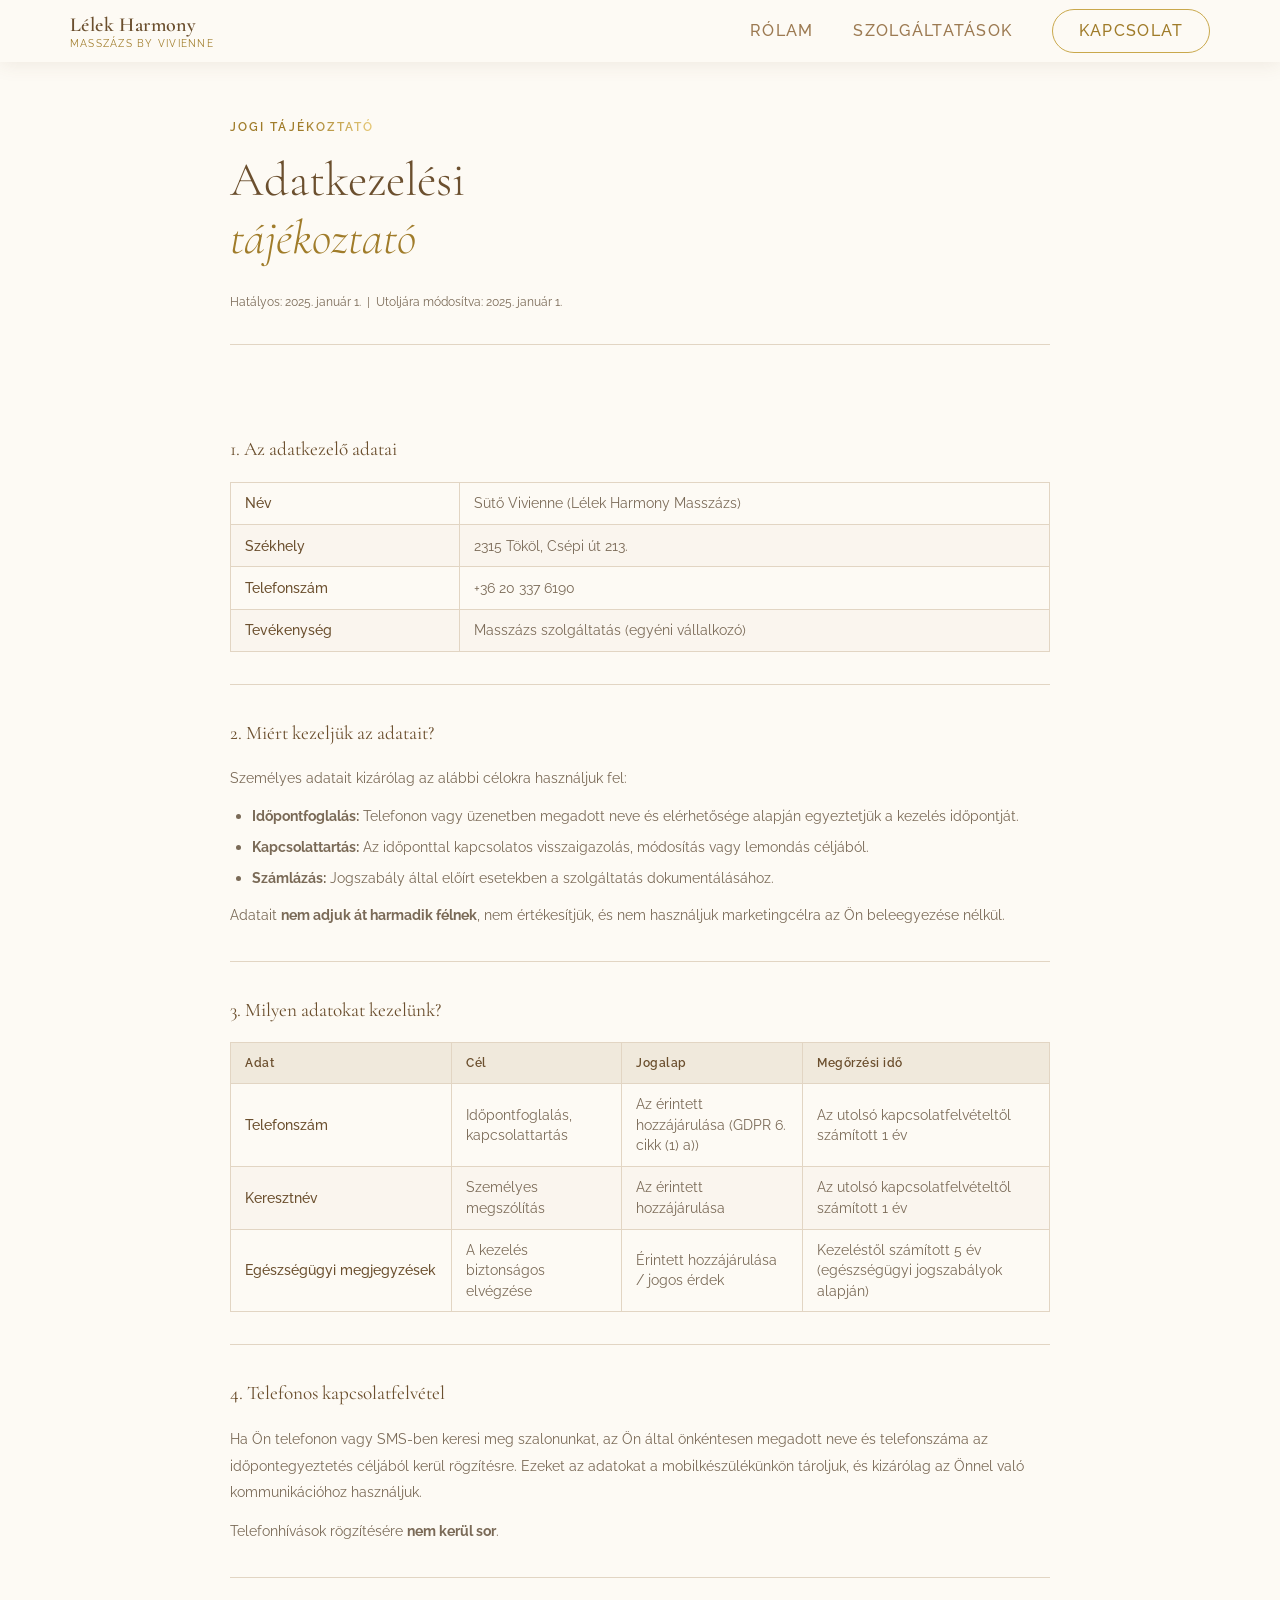
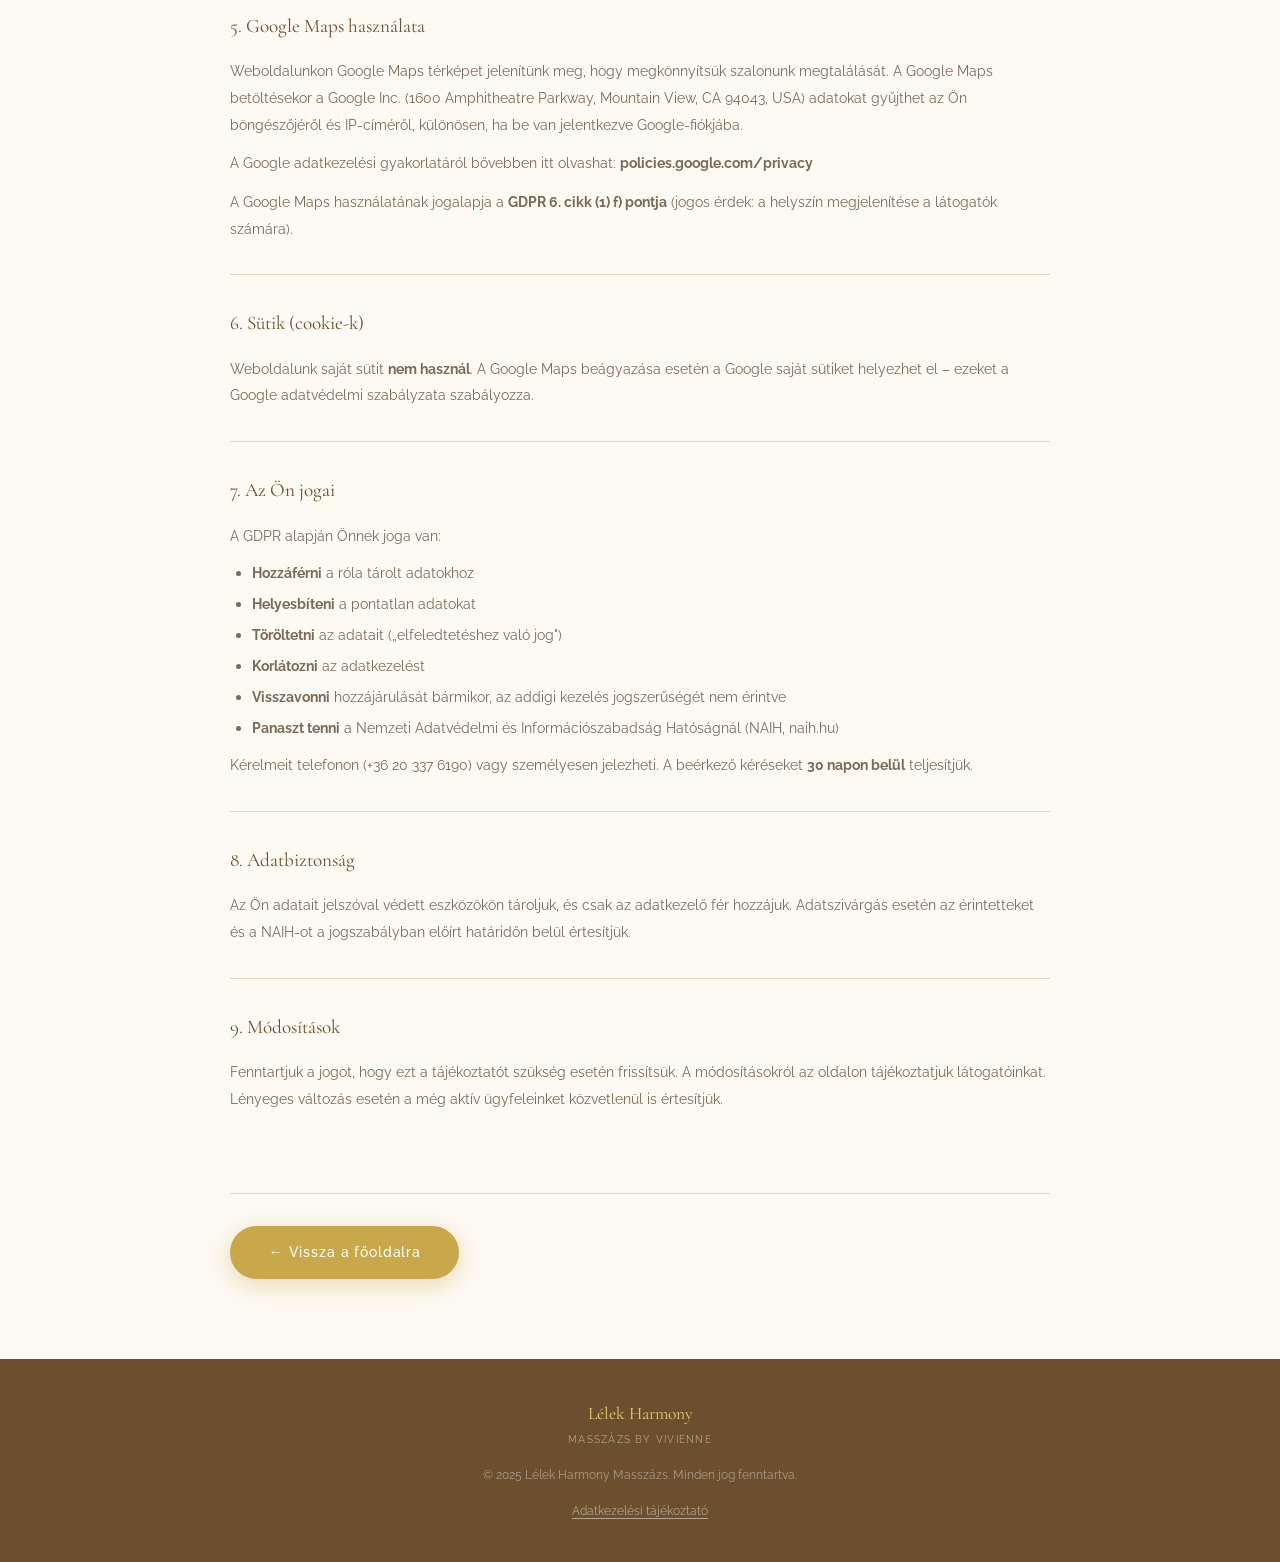
==== adatvedelem.html @ 2b26d266 "adatvedelem_images" ====
<!doctype html>
<html lang="hu">
  <head>
    <meta charset="UTF-8" />
    <meta name="viewport" content="width=device-width, initial-scale=1.0" />
    <title>Adatkezelési tájékoztató – Lélek Harmony Masszázs by Vivienne</title>
    <meta name="description" content="Adatkezelési tájékoztató – Lélek Harmony Masszázs by Vivienne, Tököl. GDPR-megfelelő adatvédelmi szabályzat." />
    <meta name="robots" content="noindex, follow" />
    <link rel="preconnect" href="https://fonts.googleapis.com" />
    <link rel="preconnect" href="https://fonts.gstatic.com" crossorigin />
    <link href="https://fonts.googleapis.com/css2?family=Cormorant+Garamond:ital,wght@0,300;0,400;0,600;1,300;1,400&family=Raleway:wght@300;400;500;600&display=swap" rel="stylesheet" />
    <link rel="stylesheet" href="css/style.css" />
  </head>
  <body>

    <!-- NAV -->
    <header class="header scrolled" id="header">
      <nav class="nav container">
        <a href="index.html" class="nav__logo">
          <span class="nav__logo-main">Lélek Harmony</span>
          <span class="nav__logo-sub">Masszázs by Vivienne</span>
        </a>
        <ul class="nav__menu">
          <li><a href="index.html#about" class="nav__link">Rólam</a></li>
          <li><a href="index.html#services" class="nav__link">Szolgáltatások</a></li>
          <li><a href="index.html#contact" class="nav__link nav__link--cta">Kapcsolat</a></li>
        </ul>
      </nav>
    </header>

    <main class="policy-page">
      <div class="container policy-container">

        <div class="policy-header">
          <span class="section__tag">Jogi tájékoztató</span>
          <h1 class="section__title">Adatkezelési<br /><em>tájékoztató</em></h1>
          <p class="policy-meta">Hatályos: 2025. január 1. &nbsp;|&nbsp; Utoljára módosítva: 2025. január 1.</p>
        </div>

        <div class="policy-body">

          <section class="policy-section">
            <h2>1. Az adatkezelő adatai</h2>
            <table class="policy-table">
              <tr><td>Név</td><td>Sütő Vivienne (Lélek Harmony Masszázs)</td></tr>
              <tr><td>Székhely</td><td>2315 Tököl, Csépi út 213.</td></tr>
              <tr><td>Telefonszám</td><td>+36 20 337 6190</td></tr>
              <tr><td>Tevékenység</td><td>Masszázs szolgáltatás (egyéni vállalkozó)</td></tr>
            </table>
          </section>

          <section class="policy-section">
            <h2>2. Miért kezeljük az adatait?</h2>
            <p>Személyes adatait kizárólag az alábbi célokra használjuk fel:</p>
            <ul>
              <li><strong>Időpontfoglalás:</strong> Telefonon vagy üzenetben megadott neve és elérhetősége alapján egyeztetjük a kezelés időpontját.</li>
              <li><strong>Kapcsolattartás:</strong> Az időponttal kapcsolatos visszaigazolás, módosítás vagy lemondás céljából.</li>
              <li><strong>Számlázás:</strong> Jogszabály által előírt esetekben a szolgáltatás dokumentálásához.</li>
            </ul>
            <p>Adatait <strong>nem adjuk át harmadik félnek</strong>, nem értékesítjük, és nem használjuk marketingcélra az Ön beleegyezése nélkül.</p>
          </section>

          <section class="policy-section">
            <h2>3. Milyen adatokat kezelünk?</h2>
            <table class="policy-table">
              <thead>
                <tr>
                  <th>Adat</th>
                  <th>Cél</th>
                  <th>Jogalap</th>
                  <th>Megőrzési idő</th>
                </tr>
              </thead>
              <tbody>
                <tr>
                  <td>Telefonszám</td>
                  <td>Időpontfoglalás, kapcsolattartás</td>
                  <td>Az érintett hozzájárulása (GDPR 6. cikk (1) a))</td>
                  <td>Az utolsó kapcsolatfelvételtől számított 1 év</td>
                </tr>
                <tr>
                  <td>Keresztnév</td>
                  <td>Személyes megszólítás</td>
                  <td>Az érintett hozzájárulása</td>
                  <td>Az utolsó kapcsolatfelvételtől számított 1 év</td>
                </tr>
                <tr>
                  <td>Egészségügyi megjegyzések</td>
                  <td>A kezelés biztonságos elvégzése</td>
                  <td>Érintett hozzájárulása / jogos érdek</td>
                  <td>Kezeléstől számított 5 év (egészségügyi jogszabályok alapján)</td>
                </tr>
              </tbody>
            </table>
          </section>

          <section class="policy-section">
            <h2>4. Telefonos kapcsolatfelvétel</h2>
            <p>Ha Ön telefonon vagy SMS-ben keresi meg szalonunkat, az Ön által önkéntesen megadott neve és telefonszáma az időpontegyeztetés céljából kerül rögzítésre. Ezeket az adatokat a mobilkészülékünkön tároljuk, és kizárólag az Önnel való kommunikációhoz használjuk.</p>
            <p>Telefonhívások rögzítésére <strong>nem kerül sor</strong>.</p>
          </section>

          <section class="policy-section">
            <h2>5. Google Maps használata</h2>
            <p>Weboldalunkon Google Maps térképet jelenítünk meg, hogy megkönnyítsük szalonunk megtalálását. A Google Maps betöltésekor a Google Inc. (1600 Amphitheatre Parkway, Mountain View, CA 94043, USA) adatokat gyűjthet az Ön böngészőjéről és IP-címéről, különösen, ha be van jelentkezve Google-fiókjába.</p>
            <p>A Google adatkezelési gyakorlatáról bővebben itt olvashat: <strong>policies.google.com/privacy</strong></p>
            <p>A Google Maps használatának jogalapja a <strong>GDPR 6. cikk (1) f) pontja</strong> (jogos érdek: a helyszín megjelenítése a látogatók számára).</p>
          </section>

          <section class="policy-section">
            <h2>6. Sütik (cookie-k)</h2>
            <p>Weboldalunk saját sütit <strong>nem használ</strong>. A Google Maps beágyazása esetén a Google saját sütiket helyezhet el – ezeket a Google adatvédelmi szabályzata szabályozza.</p>
          </section>

          <section class="policy-section">
            <h2>7. Az Ön jogai</h2>
            <p>A GDPR alapján Önnek joga van:</p>
            <ul>
              <li><strong>Hozzáférni</strong> a róla tárolt adatokhoz</li>
              <li><strong>Helyesbíteni</strong> a pontatlan adatokat</li>
              <li><strong>Töröltetni</strong> az adatait („elfeledtetéshez való jog")</li>
              <li><strong>Korlátozni</strong> az adatkezelést</li>
              <li><strong>Visszavonni</strong> hozzájárulását bármikor, az addigi kezelés jogszerűségét nem érintve</li>
              <li><strong>Panaszt tenni</strong> a Nemzeti Adatvédelmi és Információszabadság Hatóságnál (NAIH, naih.hu)</li>
            </ul>
            <p>Kérelmeit telefonon (+36 20 337 6190) vagy személyesen jelezheti. A beérkező kéréseket <strong>30 napon belül</strong> teljesítjük.</p>
          </section>

          <section class="policy-section">
            <h2>8. Adatbiztonság</h2>
            <p>Az Ön adatait jelszóval védett eszközökön tároljuk, és csak az adatkezelő fér hozzájuk. Adatszivárgás esetén az érintetteket és a NAIH-ot a jogszabályban előírt határidőn belül értesítjük.</p>
          </section>

          <section class="policy-section policy-section--last">
            <h2>9. Módosítások</h2>
            <p>Fenntartjuk a jogot, hogy ezt a tájékoztatót szükség esetén frissítsük. A módosításokról az oldalon tájékoztatjuk látogatóinkat. Lényeges változás esetén a még aktív ügyfeleinket közvetlenül is értesítjük.</p>
          </section>

        </div>

        <div class="policy-back">
          <a href="index.html" class="btn btn--primary">← Vissza a főoldalra</a>
        </div>

      </div>
    </main>

    <footer class="footer">
      <div class="container footer__inner">
        <div class="footer__brand">
          <span class="footer__logo">Lélek Harmony</span>
          <span class="footer__tagline">Masszázs by Vivienne</span>
        </div>
        <p class="footer__copy">&copy; 2025 Lélek Harmony Masszázs. Minden jog fenntartva.</p>
        <a href="adatvedelem.html" class="footer__link">Adatkezelési tájékoztató</a>
      </div>
    </footer>

  </body>
</html>
---- css/style.css ----
/* ============================================
   LÉLEK HARMONY – style.css
   ============================================ */

/* --- RESET & BASE --- */
*,
*::before,
*::after {
  box-sizing: border-box;
  margin: 0;
  padding: 0;
}

:root {
  --cream: #fdfaf4;
  --beige: #f0e9dc;
  --beige-dark: #e2d5c3;
  --gold: #c9a84c;
  --gold-light: #e8cb7a;
  --gold-dark: #a07c2a;
  --brown: #6b4f2e;
  --brown-light: #9c7a52;
  --text: #3a2e22;
  --text-muted: #7a6a57;
  --white: #ffffff;

  --font-serif: "Cormorant Garamond", Georgia, serif;
  --font-sans: "Raleway", sans-serif;

  --shadow-soft: 0 4px 24px rgba(107, 79, 46, 0.08);
  --shadow-card: 0 8px 40px rgba(107, 79, 46, 0.12);
  --radius: 16px;
  --radius-sm: 10px;

  --transition: 0.35s cubic-bezier(0.25, 0.46, 0.45, 0.94);
}

html {
  scroll-behavior: smooth;
  font-size: 16px;
}

body {
  font-family: var(--font-sans);
  background-color: var(--cream);
  color: var(--text);
  line-height: 1.7;
  -webkit-font-smoothing: antialiased;
}

img {
  display: block;
  max-width: 100%;
}
a {
  text-decoration: none;
  color: inherit;
}
ul {
  list-style: none;
}

.container {
  width: 90%;
  max-width: 1140px;
  margin: 0 auto;
}

/* --- SCROLL REVEAL --- */
.reveal {
  opacity: 0;
  transform: translateY(28px);
  transition:
    opacity 0.7s ease,
    transform 0.7s ease;
}
.reveal.visible {
  opacity: 1;
  transform: translateY(0);
}

/* --- TYPOGRAPHY HELPERS --- */
.section__tag {
  display: inline-block;
  font-family: var(--font-sans);
  font-size: 0.72rem;
  font-weight: 600;
  letter-spacing: 0.18em;
  text-transform: uppercase;
  color: var(--gold-dark);
  margin-bottom: 0.9rem;
}

.section__title {
  font-family: var(--font-serif);
  font-size: clamp(2rem, 4vw, 3rem);
  font-weight: 300;
  line-height: 1.2;
  color: var(--brown);
  margin-bottom: 1.5rem;
}
.section__title em {
  font-style: italic;
  color: var(--gold-dark);
}

/* --- BUTTON --- */
.btn {
  display: inline-block;
  padding: 0.9rem 2.4rem;
  border-radius: 50px;
  font-family: var(--font-sans);
  font-weight: 500;
  font-size: 0.9rem;
  letter-spacing: 0.06em;
  transition: var(--transition);
  cursor: pointer;
  border: none;
}
.btn--primary {
  background: var(--gold);
  color: var(--white);
  box-shadow: 0 6px 24px rgba(201, 168, 76, 0.4);
}
.btn--primary:hover {
  background: var(--gold-dark);
  box-shadow: 0 8px 32px rgba(201, 168, 76, 0.5);
  transform: translateY(-2px);
}

/* ============================================
   HEADER / NAV
   ============================================ */
.header {
  position: fixed;
  top: 0;
  left: 0;
  width: 100%;
  z-index: 1000;
  padding: 1.2rem 0;
  transition:
    background var(--transition),
    box-shadow var(--transition),
    padding var(--transition);
}
.header.scrolled {
  background: rgba(253, 250, 244, 0.96);
  backdrop-filter: blur(12px);
  box-shadow: 0 2px 20px rgba(107, 79, 46, 0.1);
  padding: 0.8rem 0;
}

.nav {
  display: flex;
  align-items: center;
  justify-content: space-between;
}

.nav__logo {
  display: flex;
  flex-direction: column;
  line-height: 1.2;
}
.nav__logo-main {
  font-family: var(--font-serif);
  font-size: 1.25rem;
  font-weight: 600;
  color: var(--brown);
  letter-spacing: 0.02em;
}
.nav__logo-sub {
  font-size: 0.65rem;
  font-weight: 400;
  letter-spacing: 0.12em;
  text-transform: uppercase;
  color: var(--gold-dark);
}

.nav__menu {
  display: flex;
  align-items: center;
  gap: 2.5rem;
}

.nav__link {
  font-size: 0.82rem;
  font-weight: 500;
  letter-spacing: 0.08em;
  text-transform: uppercase;
  color: var(--brown-light);
  transition: color var(--transition);
  position: relative;
}
.nav__link::after {
  content: "";
  position: absolute;
  bottom: -3px;
  left: 0;
  width: 0;
  height: 1px;
  background: var(--gold);
  transition: width var(--transition);
}
.nav__link:hover {
  color: var(--brown);
}
.nav__link:hover::after {
  width: 100%;
}

.nav__link--cta {
  padding: 0.5rem 1.4rem;
  border: 1.5px solid var(--gold);
  border-radius: 50px;
  color: var(--gold-dark);
}
.nav__link--cta::after {
  display: none;
}
.nav__link--cta:hover {
  background: var(--gold);
  color: var(--white);
}

.nav__toggle {
  display: none;
  flex-direction: column;
  gap: 5px;
  background: none;
  border: none;
  cursor: pointer;
  padding: 4px;
}
.nav__toggle span {
  display: block;
  width: 24px;
  height: 2px;
  background: var(--brown);
  border-radius: 2px;
  transition: var(--transition);
}
.nav__toggle.open span:nth-child(1) {
  transform: translateY(7px) rotate(45deg);
}
.nav__toggle.open span:nth-child(2) {
  opacity: 0;
}
.nav__toggle.open span:nth-child(3) {
  transform: translateY(-7px) rotate(-45deg);
}

/* ============================================
   HERO
   ============================================ */
.hero {
  min-height: 70vh;
  display: flex;
  align-items: center;
  position: relative;
  background:
    linear-gradient(rgba(58, 46, 34, 0.65), rgba(58, 46, 34, 0.65)),
    url("../images/salon_2.png") center/50% no-repeat;
  overflow: hidden;
}

.hero::before {
  content: "";
  position: absolute;
  inset: 0;
  background:
    radial-gradient(
      ellipse 60% 60% at 80% 40%,
      rgba(201, 168, 76, 0.18) 0%,
      transparent 70%
    ),
    radial-gradient(
      ellipse 40% 50% at 20% 70%,
      rgba(107, 79, 46, 0.35) 0%,
      transparent 60%
    );
}

/* Decorative circles */
.hero::after {
  content: "";
  position: absolute;
  width: 600px;
  height: 600px;
  border: 1px solid rgba(201, 168, 76, 0.15);
  border-radius: 50%;
  top: -150px;
  right: -150px;
  pointer-events: none;
}

.hero__overlay {
  position: absolute;
  inset: 0;
  background: url("data:image/svg+xml,%3Csvg width='60' height='60' viewBox='0 0 60 60' xmlns='http://www.w3.org/2000/svg'%3E%3Cg fill='none' fill-rule='evenodd'%3E%3Cg fill='%23C9A84C' fill-opacity='0.04'%3E%3Ccircle cx='30' cy='30' r='1.5'/%3E%3C/g%3E%3C/g%3E%3C/svg%3E");
}

/* Mandala background — right-side, very subtle */
.hero__overlay::after {
  content: "";
  position: absolute;
  right: -6%;
  top: 50%;
  transform: translateY(-50%);
  width: 72vh;
  height: 72vh;
  background-size: contain;
  background-repeat: no-repeat;
  background-position: center;
  opacity: 0.09;
  pointer-events: none;
}

.hero__content {
  position: relative;
  z-index: 1;
  padding: 8rem 0 5rem;
  max-width: 720px;
}

.hero__tag {
  display: inline-block;
  font-size: 0.75rem;
  font-weight: 500;
  letter-spacing: 0.2em;
  text-transform: uppercase;
  color: var(--gold-light);
  margin-bottom: 1.5rem;
  opacity: 0;
  animation: fadeUp 0.8s 0.3s forwards;
}

.hero__title {
  font-family: var(--font-serif);
  font-size: clamp(2.8rem, 6vw, 5rem);
  font-weight: 300;
  line-height: 1.1;
  color: var(--cream);
  margin-bottom: 1.4rem;
  opacity: 0;
  animation: fadeUp 0.8s 0.5s forwards;
}
.hero__title em {
  font-style: italic;
  color: var(--gold-light);
  display: block;
}

.hero__subtitle {
  font-size: clamp(1rem, 2vw, 1.2rem);
  font-weight: 300;
  color: rgba(253, 250, 244, 0.8);
  margin-bottom: 2.5rem;
  letter-spacing: 0.02em;
  opacity: 0;
  animation: fadeUp 0.8s 0.7s forwards;
}

.hero .btn--primary {
  opacity: 0;
  animation: fadeUp 0.8s 0.9s forwards;
}

.hero__scroll-hint {
  position: absolute;
  bottom: 2.5rem;
  left: 50%;
  transform: translateX(-50%);
  z-index: 1;
}
.hero__scroll-hint span {
  display: block;
  width: 1.5px;
  height: 60px;
  background: linear-gradient(to bottom, rgba(201, 168, 76, 0.8), transparent);
  margin: 0 auto;
  animation: scrollPulse 2s infinite;
}

@keyframes fadeUp {
  to {
    opacity: 1;
    transform: translateY(0);
  }
  from {
    opacity: 0;
    transform: translateY(30px);
  }
}
@keyframes scrollPulse {
  0%,
  100% {
    opacity: 1;
    transform: scaleY(1);
  }
  50% {
    opacity: 0.4;
    transform: scaleY(0.8);
  }
}

/* ============================================
   ABOUT
   ============================================ */
.about {
  padding: 7rem 0;
  background: var(--cream);
  position: relative;
  overflow: hidden;
}

/* Spa stones + candle — right bottom, very subtle */
.about::before {
  content: "";
  position: absolute;
  right: -2%;
  bottom: -4%;
  width: 38%;
  height: 80%;
  background-image: url("data:image/svg+xml,<svg xmlns='http://www.w3.org/2000/svg' viewBox='0 0 340 500'><ellipse cx='170' cy='448' rx='140' ry='44' fill='%236B4F2E'/><ellipse cx='168' cy='392' rx='104' ry='40' fill='%238B6914'/><ellipse cx='172' cy='342' rx='78' ry='34' fill='%239C7A52'/><ellipse cx='170' cy='298' rx='58' ry='28' fill='%23A07C2A'/><ellipse cx='170' cy='262' rx='40' ry='22' fill='%23C9A84C'/><ellipse cx='170' cy='424' rx='108' ry='18' fill='none' stroke='%236B4F2E' stroke-width='1.5' opacity='.4'/><ellipse cx='168' cy='370' rx='80' ry='15' fill='none' stroke='%238B6914' stroke-width='1.2' opacity='.4'/><ellipse cx='172' cy='320' rx='60' ry='12' fill='none' stroke='%239C7A52' stroke-width='1' opacity='.4'/><rect x='276' y='154' width='30' height='108' rx='6' fill='%236B4F2E'/><ellipse cx='291' cy='154' rx='15' ry='5' fill='%239C7A52'/><path d='M291 154C284 130 280 108 291 88 302 108 298 130 291 154Z' fill='%23C9A84C'/><path d='M55 200C44 156 72 116 106 94 96 126 80 156 66 176 60 188 54 206 55 200Z' fill='%236B4F2E'/><line x1='55' y1='200' x2='106' y2='94' stroke='%236B4F2E' stroke-width='1.2' opacity='.5'/><path d='M34 290C22 248 48 210 78 192 70 220 56 246 48 270 42 286 34 296 34 290Z' fill='%238B6914'/><line x1='34' y1='290' x2='78' y2='192' stroke='%238B6914' stroke-width='1' opacity='.5'/></svg>");
  background-size: contain;
  background-repeat: no-repeat;
  background-position: right bottom;
  opacity: 0.07;
  pointer-events: none;
  z-index: 0;
}

.about .container {
  position: relative;
  z-index: 1;
}

.about__grid {
  display: grid;
  grid-template-columns: 1fr 1.5fr;
  gap: 5rem;
  align-items: center;
}

.about__deco {
  display: flex;
  justify-content: center;
}
.about__deco-inner {
  position: relative;
  width: 280px;
  height: 280px;
  display: flex;
  align-items: center;
  justify-content: center;
}
.about__deco-inner svg {
  position: absolute;
  inset: 0;
  width: 100%;
  height: 100%;
}
.about__icon {
  font-size: 5rem;
  color: var(--gold);
  position: relative;
  z-index: 1;
  text-shadow: 0 4px 20px rgba(201, 168, 76, 0.3);
  animation: gentlePulse 4s ease-in-out infinite;
}
@keyframes gentlePulse {
  0%,
  100% {
    transform: scale(1);
  }
  50% {
    transform: scale(1.05);
  }
}

.about__lead {
  font-family: var(--font-serif);
  font-size: 1.4rem;
  font-weight: 300;
  color: var(--brown);
  line-height: 1.5;
  margin-bottom: 1rem;
  font-style: italic;
}
.about__body {
  font-size: 0.95rem;
  color: var(--text-muted);
  margin-bottom: 2rem;
  line-height: 1.8;
}

.about__badges {
  display: flex;
  gap: 1rem;
  flex-wrap: wrap;
}
.badge {
  display: flex;
  align-items: center;
  gap: 0.5rem;
  padding: 0.55rem 1.1rem;
  background: var(--beige);
  border-radius: 50px;
  font-size: 0.8rem;
  font-weight: 500;
  color: var(--brown);
  border: 1px solid var(--beige-dark);
}
.badge__icon {
  font-size: 0.9rem;
}

/* ============================================
   SERVICES
   ============================================ */
.services {
  padding: 7rem 0;
  background: var(--beige);
  position: relative;
  overflow: hidden;
}
.services::before {
  content: "";
  position: absolute;
  width: 500px;
  height: 500px;
  border: 1px solid rgba(201, 168, 76, 0.12);
  border-radius: 50%;
  top: -200px;
  right: -100px;
  pointer-events: none;
}

.services .section__tag,
.services .section__title {
  text-align: center;
  display: block;
}
.services .section__title {
  margin-bottom: 3.5rem;
}

.services__grid {
  display: grid;
  grid-template-columns: repeat(2, 1fr);
  gap: 1.5rem;
}

.service-card {
  background: var(--white);
  border-radius: var(--radius);
  padding: 2rem 2.2rem;
  box-shadow: var(--shadow-soft);
  border: 1px solid rgba(226, 213, 195, 0.6);
  transition: var(--transition);
  position: relative;
  overflow: hidden;
}
.service-card::before {
  content: "";
  position: absolute;
  top: 0;
  left: 0;
  right: 0;
  height: 3px;
  background: linear-gradient(90deg, var(--beige-dark), var(--gold-light));
  opacity: 0;
  transition: opacity var(--transition);
}
.service-card:hover {
  box-shadow: var(--shadow-card);
  transform: translateY(-4px);
}
.service-card:hover::before {
  opacity: 1;
}

.service-card--featured {
  background: linear-gradient(135deg, var(--brown) 0%, #4a3520 100%);
  border-color: transparent;
}
.service-card--featured .service-card__title,
.service-card--featured .price-item__label,
.service-card--featured .price-item__price {
  color: var(--cream);
}
.service-card--featured .price-item__dots {
  background-image: radial-gradient(
    circle,
    rgba(253, 250, 244, 0.3) 1px,
    transparent 1px
  );
}
.service-card--featured .price-item {
  border-color: rgba(253, 250, 244, 0.1);
}
.service-card--featured::before {
  background: linear-gradient(90deg, var(--gold), var(--gold-light));
  opacity: 1;
}

.service-card--extras {
  border: 1.5px dashed var(--beige-dark);
  background: rgba(253, 250, 244, 0.6);
}

.service-card__badge {
  position: absolute;
  top: 1.2rem;
  right: 1.4rem;
  background: var(--gold);
  color: var(--white);
  font-size: 0.65rem;
  font-weight: 600;
  letter-spacing: 0.1em;
  text-transform: uppercase;
  padding: 0.25rem 0.7rem;
  border-radius: 50px;
}

.service-card__header {
  display: flex;
  align-items: center;
  gap: 0.8rem;
  margin-bottom: 1.5rem;
  padding-bottom: 1.2rem;
  border-bottom: 1px solid var(--beige-dark);
}
.service-card--featured .service-card__header {
  border-bottom-color: rgba(253, 250, 244, 0.15);
}

.service-card__icon {
  font-size: 1.4rem;
}

.service-card__title {
  font-family: var(--font-serif);
  font-size: 1.25rem;
  font-weight: 400;
  color: var(--brown);
}

/* Price list */
.price-list {
  display: flex;
  flex-direction: column;
  gap: 0.15rem;
}

.price-item {
  display: flex;
  align-items: center;
  gap: 0.5rem;
  padding: 0.6rem 0;
  border-bottom: 1px solid rgba(226, 213, 195, 0.4);
}
.price-item:last-child {
  border-bottom: none;
}

.price-item__label {
  font-size: 0.88rem;
  color: var(--text-muted);
  white-space: nowrap;
}
.price-item__dots {
  flex: 1;
  height: 1px;
  background-image: radial-gradient(
    circle,
    var(--beige-dark) 1px,
    transparent 1px
  );
  background-size: 6px 1px;
  background-repeat: repeat-x;
  background-position: center;
}
.price-item__price {
  font-family: var(--font-serif);
  font-size: 1.05rem;
  font-weight: 600;
  color: var(--gold-dark);
  white-space: nowrap;
}

.services__note {
  text-align: center;
  margin-top: 2.5rem;
  font-size: 0.78rem;
  color: var(--text-muted);
  font-style: italic;
}

/* ============================================
   CONTACT
   ============================================ */
.contact {
  padding: 7rem 0;
  background: var(--cream);
}

.contact__grid {
  display: grid;
  grid-template-columns: 1fr 1.2fr;
  gap: 5rem;
  align-items: center;
}

.contact__lead {
  font-size: 0.95rem;
  color: var(--text-muted);
  line-height: 1.8;
}

.contact__cards {
  display: flex;
  flex-direction: column;
  gap: 1rem;
}

.contact-card {
  display: flex;
  align-items: center;
  gap: 1.2rem;
  padding: 1.4rem 1.8rem;
  background: var(--white);
  border-radius: var(--radius);
  box-shadow: var(--shadow-soft);
  border: 1px solid var(--beige-dark);
  transition: var(--transition);
}
a.contact-card:hover {
  box-shadow: var(--shadow-card);
  transform: translateY(-3px);
  border-color: var(--gold-light);
}
a.contact-card--messenger:hover {
  border-color: #a334fa;
  box-shadow: 0 8px 32px rgba(0, 132, 255, 0.15);
}

.contact-card__icon--messenger {
  background: linear-gradient(135deg, #0084ff, #a334fa);
  display: flex;
  align-items: center;
  justify-content: center;
}
.contact-card__icon--messenger svg {
  display: block;
}

.contact-card__icon {
  font-size: 1.6rem;
  width: 2.8rem;
  height: 2.8rem;
  display: flex;
  align-items: center;
  justify-content: center;
  background: var(--beige);
  border-radius: var(--radius-sm);
  flex-shrink: 0;
}

.contact-card > div {
  display: flex;
  flex-direction: column;
  gap: 0.15rem;
}
.contact-card__label {
  font-size: 0.7rem;
  font-weight: 600;
  letter-spacing: 0.1em;
  text-transform: uppercase;
  color: var(--text-muted);
}
.contact-card__value {
  font-family: var(--font-serif);
  font-size: 1.05rem;
  color: var(--brown);
  font-weight: 400;
}

/* ============================================
   FOOTER
   ============================================ */
.footer {
  background: var(--brown);
  padding: 2.5rem 0;
}

.footer__inner {
  display: flex;
  align-items: center;
  justify-content: space-between;
  flex-wrap: wrap;
  gap: 1rem;
}

.footer__brand {
  display: flex;
  flex-direction: column;
  gap: 0.15rem;
}
.footer__logo {
  font-family: var(--font-serif);
  font-size: 1.1rem;
  font-weight: 400;
  color: var(--gold-light);
}
.footer__tagline {
  font-size: 0.65rem;
  letter-spacing: 0.12em;
  text-transform: uppercase;
  color: rgba(253, 250, 244, 0.5);
}
.footer__copy {
  font-size: 0.75rem;
  color: rgba(253, 250, 244, 0.45);
}
.footer__link {
  font-size: 0.75rem;
  color: rgba(253, 250, 244, 0.5);
  text-decoration: underline;
  text-underline-offset: 3px;
  transition: color var(--transition);
}
.footer__link:hover {
  color: var(--gold-light);
}

/* ============================================
   POLICY PAGE
   ============================================ */
.policy-page {
  padding-top: 7rem;
  padding-bottom: 5rem;
  background: var(--cream);
  min-height: 100vh;
}

.policy-container {
  max-width: 820px;
}

.policy-header {
  margin-bottom: 3.5rem;
  padding-bottom: 2rem;
  border-bottom: 1px solid var(--beige-dark);
}
.policy-meta {
  font-size: 0.78rem;
  color: var(--text-muted);
  margin-top: 0.5rem;
}

.policy-body {
  display: flex;
  flex-direction: column;
  gap: 0;
}

.policy-section {
  padding: 2rem 0;
  border-bottom: 1px solid var(--beige-dark);
}
.policy-section--last {
  border-bottom: none;
}

.policy-section h2 {
  font-family: var(--font-serif);
  font-size: 1.2rem;
  font-weight: 400;
  color: var(--brown);
  margin-bottom: 1rem;
}

.policy-section p {
  font-size: 0.9rem;
  color: var(--text-muted);
  line-height: 1.85;
  margin-bottom: 0.75rem;
}
.policy-section p:last-child {
  margin-bottom: 0;
}

.policy-section ul {
  list-style: disc;
  padding-left: 1.4rem;
  display: flex;
  flex-direction: column;
  gap: 0.4rem;
  margin-bottom: 0.75rem;
}
.policy-section ul li {
  font-size: 0.9rem;
  color: var(--text-muted);
  line-height: 1.7;
}

.policy-table {
  width: 100%;
  border-collapse: collapse;
  font-size: 0.85rem;
  margin-top: 0.5rem;
}
.policy-table th,
.policy-table td {
  text-align: left;
  padding: 0.65rem 0.9rem;
  border: 1px solid var(--beige-dark);
  color: var(--text-muted);
  line-height: 1.5;
}
.policy-table th {
  background: var(--beige);
  font-weight: 600;
  color: var(--brown);
  font-size: 0.78rem;
  letter-spacing: 0.04em;
}
.policy-table tr:nth-child(even) td {
  background: rgba(240, 233, 220, 0.3);
}
.policy-table td:first-child {
  font-weight: 500;
  color: var(--brown);
  white-space: nowrap;
}

.policy-back {
  margin-top: 3rem;
  padding-top: 2rem;
  border-top: 1px solid var(--beige-dark);
}

/* ============================================
   GALLERY
   ============================================ */
.gallery {
  padding: 7rem 0 0;
  background: var(--cream);
  overflow: hidden;
}
.gallery .section__tag,
.gallery .section__title {
  text-align: center;
  display: block;
}
.gallery .section__title {
  margin-bottom: 3rem;
}

.gallery__grid {
  display: grid;
  grid-template-columns: repeat(3, 1fr);
  grid-template-rows: 260px 260px;
  gap: 6px;
  margin-top: 0.5rem;
}

.gallery__item {
  position: relative;
  overflow: hidden;
  cursor: pointer;
}
.gallery__item--tall {
  grid-row: span 2;
}
.gallery__item--wide {
  grid-column: span 2;
}

/* Galéria képek – valódi fotók */
.gallery__img {
  width: 100%;
  height: 100%;
  display: block;
  object-fit: cover;
  object-position: center;
  /* Betöltés előtti fallback szín */
  background-color: var(--beige-dark);
  transition: transform 0.7s cubic-bezier(0.25, 0.46, 0.45, 0.94);
}
.gallery__item:hover .gallery__img {
  transform: scale(1.07);
}

.gallery__overlay {
  position: absolute;
  inset: 0;
  background: linear-gradient(
    to top,
    rgba(42, 31, 20, 0.75) 0%,
    transparent 55%
  );
  display: flex;
  align-items: flex-end;
  padding: 1.4rem 1.6rem;
  opacity: 0;
  transition: opacity 0.4s ease;
}
.gallery__item:hover .gallery__overlay {
  opacity: 1;
}

.gallery__label {
  font-family: var(--font-serif);
  font-size: 1.05rem;
  font-weight: 400;
  color: var(--cream);
  letter-spacing: 0.03em;
}

/* ---- LIGHTBOX ---- */
.lightbox {
  position: fixed;
  inset: 0;
  z-index: 2000;
  background: rgba(30, 22, 14, 0.94);
  backdrop-filter: blur(8px);
  display: flex;
  align-items: center;
  justify-content: center;
  opacity: 0;
  pointer-events: none;
  transition: opacity 0.35s ease;
}
.lightbox.open {
  opacity: 1;
  pointer-events: all;
}
.lightbox__content {
  display: flex;
  flex-direction: column;
  align-items: center;
  gap: 1rem;
  transform: scale(0.92);
  transition: transform 0.35s cubic-bezier(0.25, 0.46, 0.45, 0.94);
}
.lightbox.open .lightbox__content {
  transform: scale(1);
}

.lightbox__img {
  width: min(80vw, 700px);
  height: min(60vh, 480px);
  border-radius: var(--radius);
  border: 1px solid rgba(201, 168, 76, 0.25);
  object-fit: cover;
  display: block;
}

.lightbox__caption {
  font-family: var(--font-serif);
  font-size: 1.1rem;
  font-style: italic;
  color: var(--gold-light);
}

.lightbox__close,
.lightbox__prev,
.lightbox__next {
  position: absolute;
  background: rgba(201, 168, 76, 0.15);
  border: 1px solid rgba(201, 168, 76, 0.3);
  color: var(--gold-light);
  border-radius: 50%;
  cursor: pointer;
  transition: var(--transition);
  line-height: 1;
}
.lightbox__close:hover,
.lightbox__prev:hover,
.lightbox__next:hover {
  background: var(--gold);
  color: var(--white);
}
.lightbox__close {
  top: 1.5rem;
  right: 1.5rem;
  width: 2.6rem;
  height: 2.6rem;
  font-size: 1rem;
}
.lightbox__prev,
.lightbox__next {
  top: 50%;
  transform: translateY(-50%);
  width: 3rem;
  height: 3rem;
  font-size: 1.5rem;
}
.lightbox__prev {
  left: 1.5rem;
}
.lightbox__next {
  right: 1.5rem;
}

/* ============================================
   TESTIMONIALS
   ============================================ */
.testimonials {
  padding: 7rem 0;
  background: var(--beige);
  position: relative;
  overflow: hidden;
}

.testimonials__bg-deco {
  position: absolute;
  width: 700px;
  height: 700px;
  border: 1px solid rgba(201, 168, 76, 0.08);
  border-radius: 50%;
  bottom: -300px;
  left: -200px;
  pointer-events: none;
}

.testimonials .section__tag,
.testimonials .section__title {
  text-align: center;
  display: block;
}
.testimonials .section__title {
  margin-bottom: 3rem;
}

.testimonials__track-wrap {
  overflow: hidden;
  position: relative;
}
.testimonials__track {
  display: flex;
  gap: 1.5rem;
  transition: transform 0.6s cubic-bezier(0.25, 0.46, 0.45, 0.94);
  will-change: transform;
}
.service-card {
  will-change: transform;
}

.testimonial-card {
  flex: 0 0 calc(33.333% - 1rem);
  background: var(--white);
  border-radius: var(--radius);
  padding: 2.2rem 2rem;
  box-shadow: var(--shadow-soft);
  border: 1px solid rgba(226, 213, 195, 0.5);
  position: relative;
  transition: var(--transition);
}
.testimonial-card::before {
  content: "\201C";
  font-family: var(--font-serif);
  font-size: 5rem;
  line-height: 1;
  color: var(--gold-light);
  opacity: 0.4;
  position: absolute;
  top: 0.8rem;
  left: 1.5rem;
  pointer-events: none;
}
.testimonial-card:hover {
  box-shadow: var(--shadow-card);
  transform: translateY(-4px);
}

.testimonial-card__stars {
  color: var(--gold);
  font-size: 0.9rem;
  letter-spacing: 0.1em;
  margin-bottom: 1.2rem;
}

.testimonial-card__quote {
  font-family: var(--font-serif);
  font-size: 1rem;
  font-style: italic;
  font-weight: 300;
  color: var(--text);
  line-height: 1.8;
  margin-bottom: 1.6rem;
  quotes: none;
}

.testimonial-card__footer {
  display: flex;
  align-items: center;
  gap: 0.9rem;
  padding-top: 1.2rem;
  border-top: 1px solid var(--beige-dark);
}

.testimonial-card__avatar {
  width: 2.6rem;
  height: 2.6rem;
  border-radius: 50%;
  background: linear-gradient(135deg, var(--gold-dark), var(--gold-light));
  color: var(--white);
  font-family: var(--font-serif);
  font-size: 1.1rem;
  font-weight: 600;
  display: flex;
  align-items: center;
  justify-content: center;
  flex-shrink: 0;
}

.testimonial-card__name {
  display: block;
  font-weight: 600;
  font-size: 0.85rem;
  color: var(--brown);
  font-style: normal;
}
.testimonial-card__treatment {
  display: block;
  font-size: 0.72rem;
  color: var(--text-muted);
  letter-spacing: 0.04em;
}

.testimonials__dots {
  display: flex;
  justify-content: center;
  gap: 0.6rem;
  margin-top: 2.5rem;
}
.testimonials__dot {
  width: 8px;
  height: 8px;
  border-radius: 50%;
  background: var(--beige-dark);
  border: none;
  cursor: pointer;
  transition: var(--transition);
  padding: 0;
}
.testimonials__dot.active {
  background: var(--gold);
  transform: scale(1.25);
}

/* ============================================
   ENHANCED ANIMATIONS
   ============================================ */

/* Reveal variants — fade from different directions */
.reveal-left {
  opacity: 0;
  transform: translateX(-30px);
  transition:
    opacity 0.7s ease,
    transform 0.7s ease;
}
.reveal-right {
  opacity: 0;
  transform: translateX(30px);
  transition:
    opacity 0.7s ease,
    transform 0.7s ease;
}
.reveal-scale {
  opacity: 0;
  transform: scale(0.94);
  transition:
    opacity 0.7s ease,
    transform 0.7s ease;
}
.reveal-left.visible,
.reveal-right.visible,
.reveal-scale.visible {
  opacity: 1;
  transform: none;
}

/* Gold shimmer on section tags */
@keyframes shimmer {
  0% {
    background-position: -200% center;
  }
  100% {
    background-position: 200% center;
  }
}
.section__tag {
  background: linear-gradient(
    90deg,
    var(--gold-dark) 25%,
    var(--gold-light) 50%,
    var(--gold-dark) 75%
  );
  background-size: 200% auto;
  -webkit-background-clip: text;
  background-clip: text;
  -webkit-text-fill-color: transparent;
  animation: shimmer 4s linear infinite;
}

/* Floating deco elements */
@keyframes floatY {
  0%,
  100% {
    transform: translateY(0px);
  }
  50% {
    transform: translateY(-12px);
  }
}
.about__deco-inner {
  animation: floatY 6s ease-in-out infinite;
}

/* Pulse ring on contact phone card */
@keyframes pulseRing {
  0% {
    box-shadow: 0 0 0 0 rgba(201, 168, 76, 0.35);
  }
  70% {
    box-shadow: 0 0 0 12px rgba(201, 168, 76, 0);
  }
  100% {
    box-shadow: 0 0 0 0 rgba(201, 168, 76, 0);
  }
}
.contact-card--highlight {
  animation: pulseRing 3s ease-out infinite;
}
a.contact-card:hover {
  animation: none;
}

/* Scroll-line grow on hero */
@keyframes lineGrow {
  from {
    transform: scaleY(0);
    transform-origin: top;
  }
  to {
    transform: scaleY(1);
    transform-origin: top;
  }
}
.hero__scroll-hint span {
  animation:
    scrollPulse 2s infinite,
    lineGrow 1.2s 1.2s both;
}

/* ============================================
   PROMO BANNER
   ============================================ */
.promo-banner {
  display: none;
  position: fixed;
  top: 0;
  left: 0;
  right: 0;
  z-index: 1100;
  background: linear-gradient(
    90deg,
    var(--brown) 0%,
    #4a3520 50%,
    var(--brown) 100%
  );
  border-bottom: 1px solid rgba(201, 168, 76, 0.25);
  padding: 0.65rem 3rem 0.65rem 1.5rem;
  text-align: center;
  overflow: hidden;
  transition:
    height 0.35s ease,
    opacity 0.35s ease,
    padding 0.35s ease;
}
.promo-banner--visible {
  display: block;
}
.promo-banner--closing {
  opacity: 0;
  height: 0 !important;
  padding-top: 0;
  padding-bottom: 0;
}

.promo-banner__text {
  font-size: 0.84rem;
  font-weight: 400;
  color: rgba(253, 250, 244, 0.9);
  letter-spacing: 0.02em;
  display: flex;
  align-items: center;
  justify-content: center;
  gap: 0.5rem;
  flex-wrap: wrap;
}
.promo-banner__text strong {
  color: var(--gold-light);
  font-weight: 600;
}

.promo-banner__cta {
  display: inline-block;
  color: var(--gold-light);
  font-weight: 600;
  font-size: 0.8rem;
  letter-spacing: 0.06em;
  border: 1px solid rgba(232, 203, 122, 0.45);
  border-radius: 50px;
  padding: 0.2rem 0.8rem;
  margin-left: 0.25rem;
  transition: var(--transition);
  text-decoration: none;
}
.promo-banner__cta:hover {
  background: var(--gold);
  border-color: var(--gold);
  color: var(--white);
}

.promo-banner__close {
  position: absolute;
  right: 1rem;
  top: 50%;
  transform: translateY(-50%);
  background: none;
  border: none;
  color: rgba(253, 250, 244, 0.5);
  font-size: 0.85rem;
  line-height: 1;
  cursor: pointer;
  padding: 0.35rem;
  border-radius: 50%;
  transition:
    color var(--transition),
    background var(--transition);
}
.promo-banner__close:hover {
  color: var(--gold-light);
  background: rgba(201, 168, 76, 0.15);
}

@media (max-width: 600px) {
  .promo-banner {
    padding: 0.6rem 2.8rem 0.6rem 1rem;
  }
  .promo-banner__text {
    font-size: 0.76rem;
    gap: 0.4rem;
  }
  .promo-banner__cta {
    display: none;
  }
}

/* ============================================
   RESPONSIVE
   ============================================ */
@media (max-width: 900px) {
  .about__grid {
    grid-template-columns: 1fr;
    gap: 3rem;
  }
  .about__deco {
    display: none;
  }
  .services__grid {
    grid-template-columns: 1fr;
  }
  .contact__grid {
    grid-template-columns: 1fr;
    gap: 3rem;
  }

  .gallery__grid {
    grid-template-columns: repeat(2, 1fr);
    grid-template-rows: 220px 220px 220px;
  }
  .gallery__item--tall {
    grid-row: span 1;
  }
  .gallery__item--wide {
    grid-column: span 2;
  }

  .testimonial-card {
    flex: 0 0 calc(50% - 0.75rem);
  }
}

@media (max-width: 680px) {
  .gallery__grid {
    grid-template-columns: 1fr 1fr;
    grid-template-rows: repeat(3, 180px);
  }
  .gallery__item--wide {
    grid-column: span 2;
  }
  .gallery__item--tall {
    grid-row: span 1;
  }

  .testimonial-card {
    flex: 0 0 100%;
  }
  .lightbox__prev {
    left: 0.5rem;
  }
  .lightbox__next {
    right: 0.5rem;
  }
}
@media (max-width: 680px) {
  .nav__menu {
    position: fixed;
    top: 0;
    right: -100%;
    width: 75%;
    max-width: 320px;
    height: 100dvh;
    background: var(--cream);
    flex-direction: column;
    justify-content: center;
    align-items: flex-start;
    padding: 2rem 2.5rem;
    gap: 2rem;
    box-shadow: -8px 0 40px rgba(58, 46, 34, 0.12);
    transition: right var(--transition);
    z-index: 999;
  }
}
.nav__menu.open {
  right: 0;
}
.nav__link {
  font-size: 1rem;
}
.nav__link--cta {
  padding: 0.7rem 1.6rem;
}
.nav__toggle {
  display: flex;
  z-index: 1001;
}

.hero__title {
  font-size: clamp(2.2rem, 8vw, 3.5rem);
}

.services__grid {
  grid-template-columns: 1fr;
}

.footer__inner {
  flex-direction: column;
  text-align: center;
}

@media (max-width: 480px) {
  .about__badges {
    flex-direction: column;
  }
  .badge {
    justify-content: center;
  }
  .contact__grid {
    gap: 2rem;
  }
}
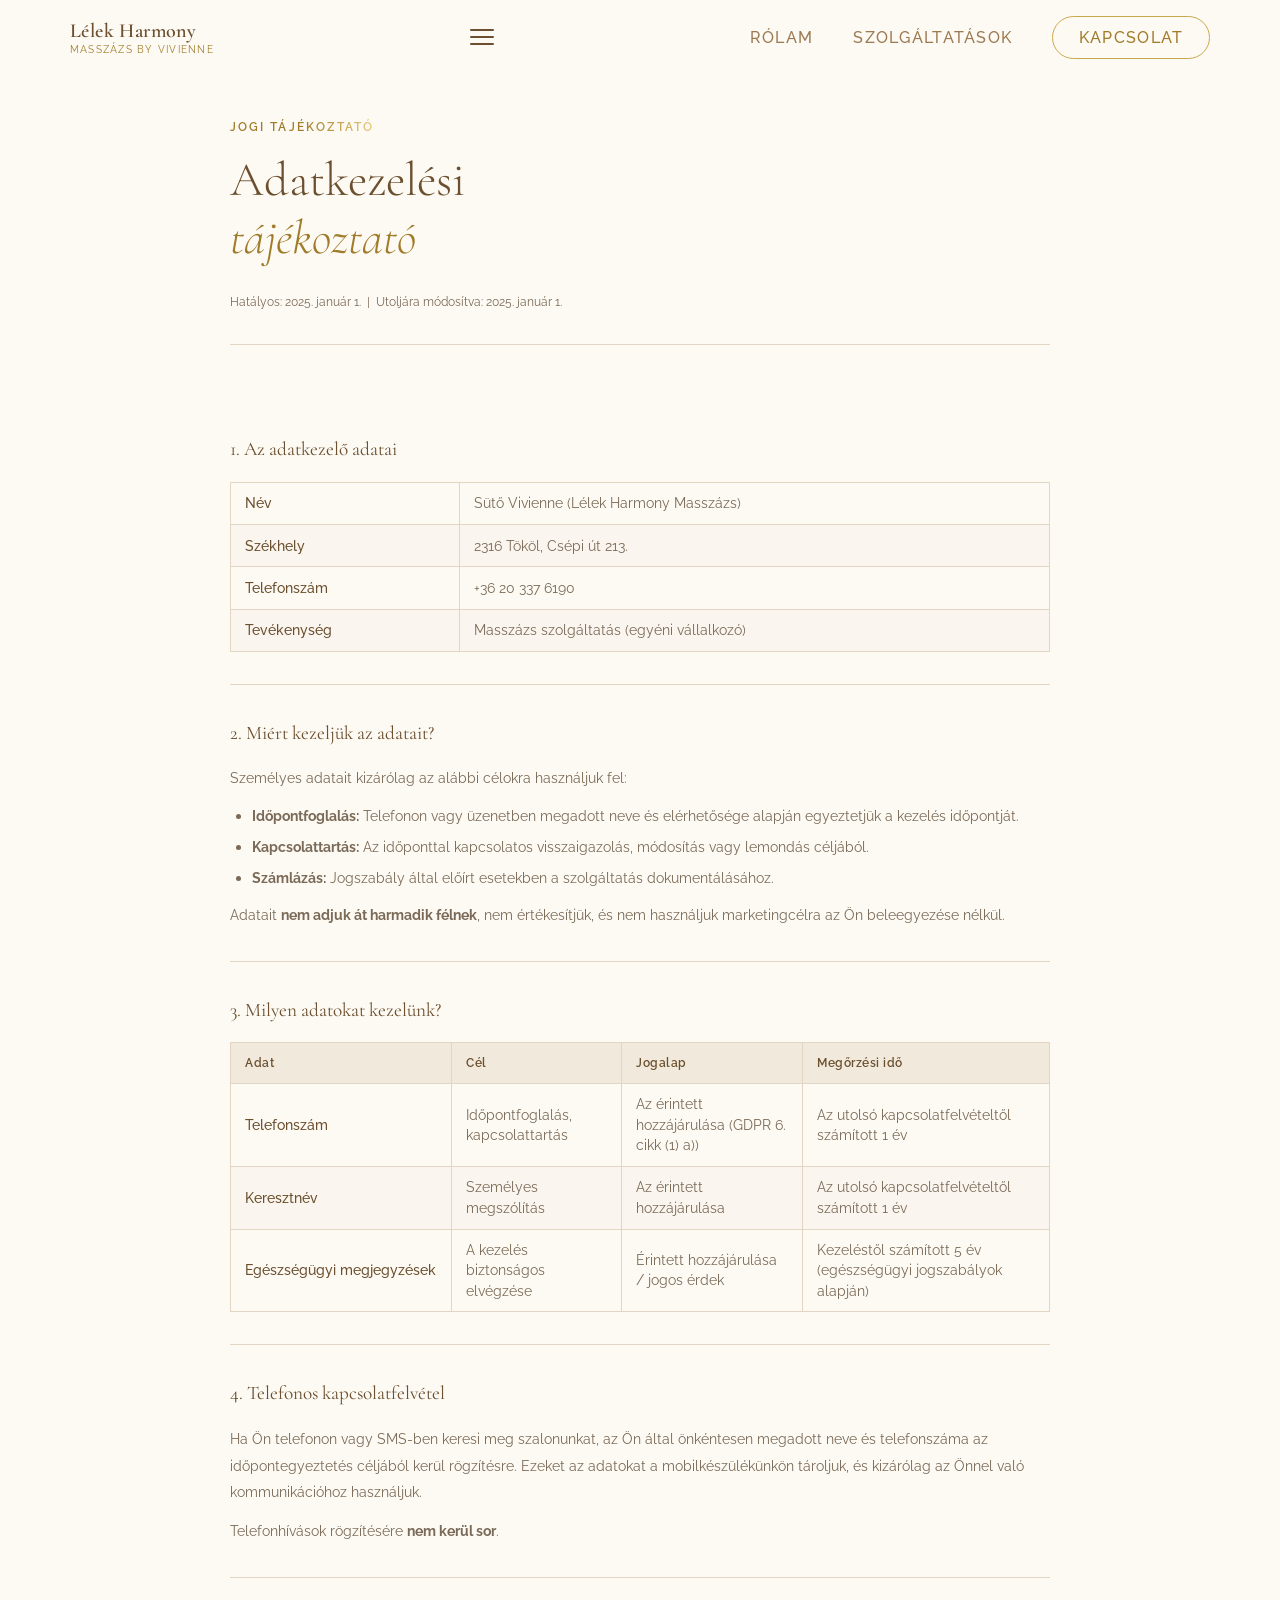
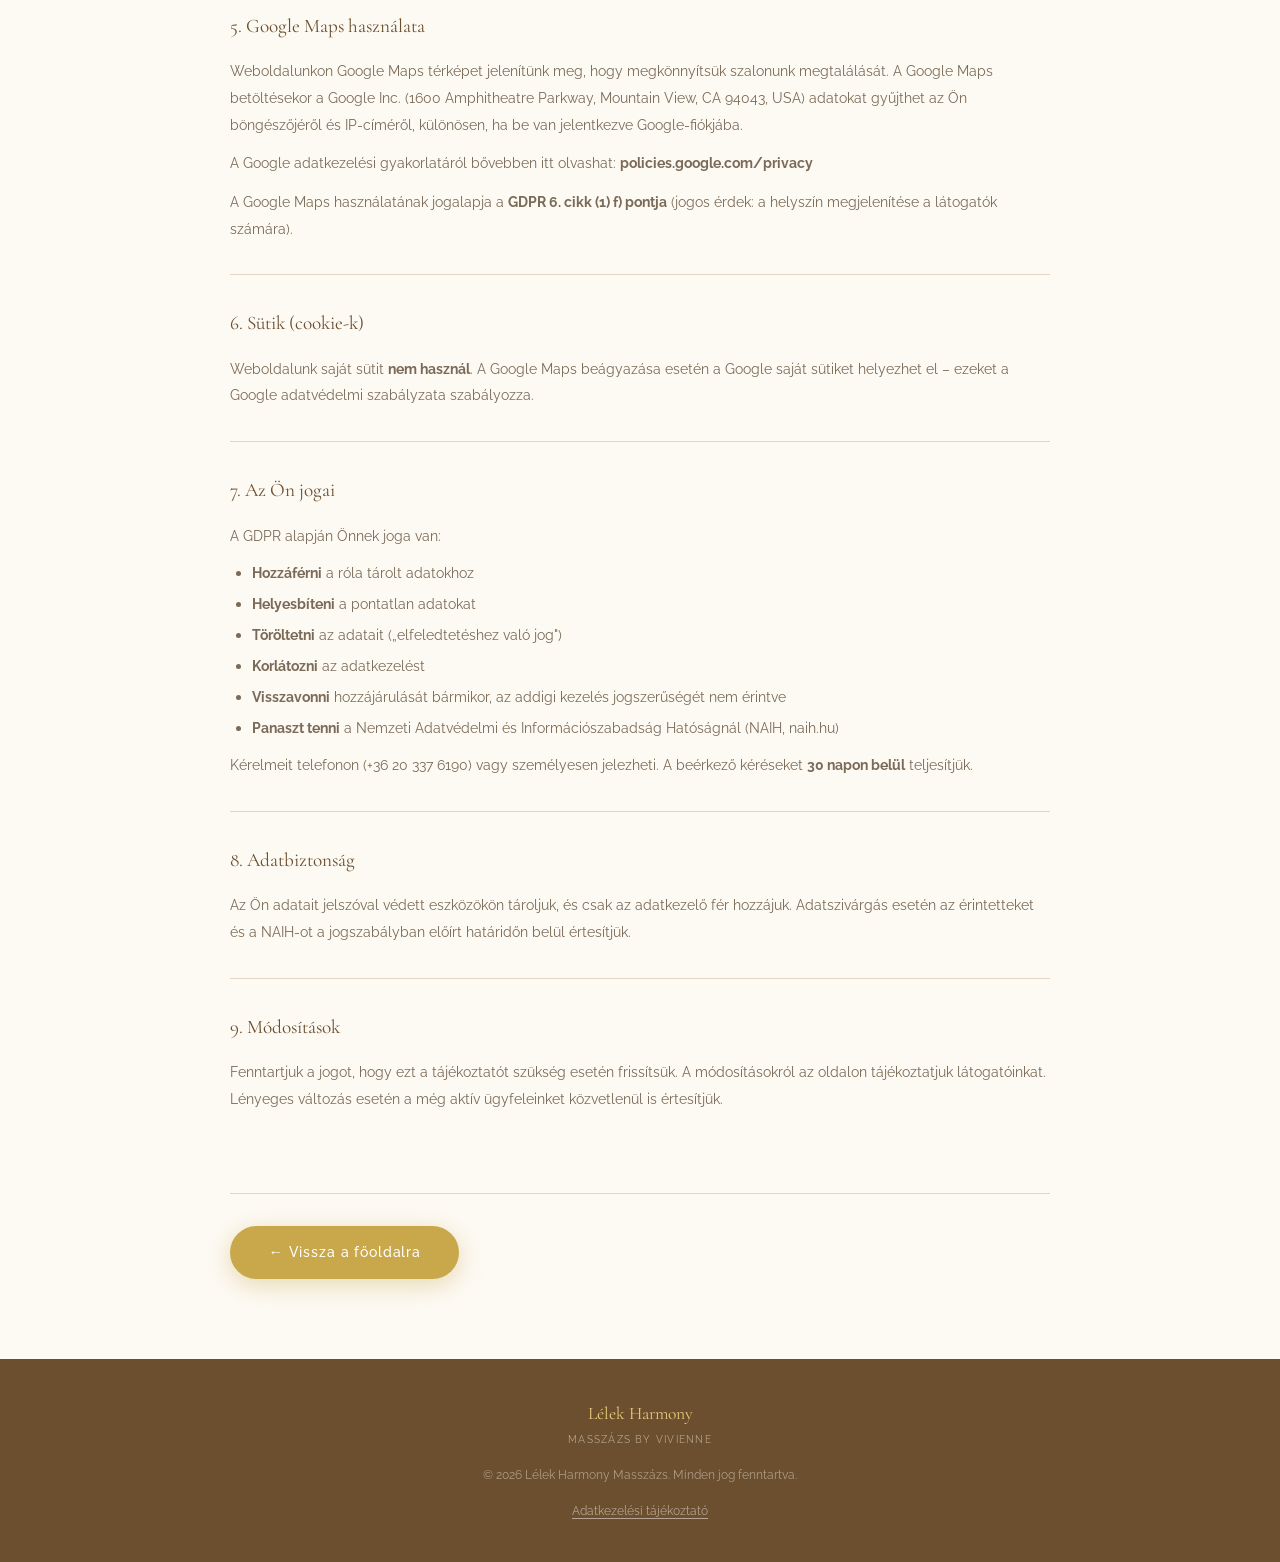
==== commit 39fc5b9e: "Publikálás előtti SEO- és minőségi javítások - Open Graph + Twitter Card meta tagek az index.html-be" ====
--- a/adatvedelem.html
+++ b/adatvedelem.html
@@ -6,6 +6,8 @@
     <title>Adatkezelési tájékoztató – Lélek Harmony Masszázs by Vivienne</title>
     <meta name="description" content="Adatkezelési tájékoztató – Lélek Harmony Masszázs by Vivienne, Tököl. GDPR-megfelelő adatvédelmi szabályzat." />
     <meta name="robots" content="noindex, follow" />
+    <!-- Favicon -->
+    <link rel="icon" type="image/svg+xml" href="images/favicon.svg" />
     <link rel="preconnect" href="https://fonts.googleapis.com" />
     <link rel="preconnect" href="https://fonts.gstatic.com" crossorigin />
     <link href="https://fonts.googleapis.com/css2?family=Cormorant+Garamond:ital,wght@0,300;0,400;0,600;1,300;1,400&family=Raleway:wght@300;400;500;600&display=swap" rel="stylesheet" />
@@ -20,7 +22,10 @@
           <span class="nav__logo-main">Lélek Harmony</span>
           <span class="nav__logo-sub">Masszázs by Vivienne</span>
         </a>
-        <ul class="nav__menu">
+        <button class="nav__toggle" id="navToggle" aria-label="Menü megnyitása">
+          <span></span><span></span><span></span>
+        </button>
+        <ul class="nav__menu" id="navMenu">
           <li><a href="index.html#about" class="nav__link">Rólam</a></li>
           <li><a href="index.html#services" class="nav__link">Szolgáltatások</a></li>
           <li><a href="index.html#contact" class="nav__link nav__link--cta">Kapcsolat</a></li>
@@ -43,7 +48,7 @@
             <h2>1. Az adatkezelő adatai</h2>
             <table class="policy-table">
               <tr><td>Név</td><td>Sütő Vivienne (Lélek Harmony Masszázs)</td></tr>
-              <tr><td>Székhely</td><td>2315 Tököl, Csépi út 213.</td></tr>
+              <tr><td>Székhely</td><td>2316 Tököl, Csépi út 213.</td></tr>
               <tr><td>Telefonszám</td><td>+36 20 337 6190</td></tr>
               <tr><td>Tevékenység</td><td>Masszázs szolgáltatás (egyéni vállalkozó)</td></tr>
             </table>
@@ -151,10 +156,12 @@
           <span class="footer__logo">Lélek Harmony</span>
           <span class="footer__tagline">Masszázs by Vivienne</span>
         </div>
-        <p class="footer__copy">&copy; 2025 Lélek Harmony Masszázs. Minden jog fenntartva.</p>
+        <p class="footer__copy">&copy; 2026 Lélek Harmony Masszázs. Minden jog fenntartva.</p>
         <a href="adatvedelem.html" class="footer__link">Adatkezelési tájékoztató</a>
       </div>
     </footer>
 
+    <script src="js/config.js"></script>
+    <script src="js/script.js"></script>
   </body>
 </html>
--- a/css/style.css
+++ b/css/style.css
@@ -454,19 +454,38 @@
   align-items: center;
   justify-content: center;
 }
-.about__deco-inner svg {
-  position: absolute;
-  inset: 0;
+
+/* Vivi portréfotó stílus */
+.about__photo-frame {
+  padding: 3px;
+  border-radius: 26px 26px 8px 8px;
+  background: linear-gradient(
+    90deg,
+    var(--gold-dark) 25%,
+    var(--gold-light) 50%,
+    var(--gold-dark) 75%
+  );
+  background-size: 200% auto;
+  animation: shimmer 4s linear infinite;
+  box-shadow: 0 12px 48px rgba(107, 79, 46, 0.22);
+  display: inline-block;
+}
+.about__deco-inner--photo {
+  width: 260px;
+  height: 320px;
+  border-radius: 24px 24px 6px 6px;
+  overflow: hidden;
+}
+.about__photo {
   width: 100%;
   height: 100%;
-}
-.about__icon {
-  font-size: 5rem;
-  color: var(--gold);
-  position: relative;
-  z-index: 1;
-  text-shadow: 0 4px 20px rgba(201, 168, 76, 0.3);
-  animation: gentlePulse 4s ease-in-out infinite;
+  object-fit: cover;
+  object-position: 75% 0%;
+  display: block;
+  transition: transform 0.6s ease;
+}
+.about__photo-frame:hover .about__photo {
+  transform: scale(1.04);
 }
 @keyframes gentlePulse {
   0%,
@@ -584,6 +603,46 @@
   background: linear-gradient(135deg, var(--brown) 0%, #4a3520 100%);
   border-color: transparent;
 }
+.service-card--bg-1 {
+  background-image:
+    linear-gradient(rgba(253, 250, 244, 0.72), rgba(253, 250, 244, 0.72)),
+    url('../images/gallery/gallery-1.jpg');
+  background-size: cover;
+  background-position: center;
+  background-repeat: no-repeat;
+}
+.service-card--bg-2 {
+  background-image:
+    linear-gradient(rgba(58, 40, 20, 0.72), rgba(74, 53, 32, 0.72)),
+    url('../images/gallery/gallery-2.jpg');
+  background-size: cover;
+  background-position: center;
+  background-repeat: no-repeat;
+}
+.service-card--bg-4 {
+  background-image:
+    linear-gradient(rgba(253, 250, 244, 0.72), rgba(253, 250, 244, 0.72)),
+    url('../images/gallery/gallery-4.jpg');
+  background-size: cover;
+  background-position: center;
+  background-repeat: no-repeat;
+}
+.service-card--bg-5 {
+  background-image:
+    linear-gradient(rgba(253, 250, 244, 0.72), rgba(253, 250, 244, 0.72)),
+    url('../images/gallery/gallery-5.jpg');
+  background-size: cover;
+  background-position: center;
+  background-repeat: no-repeat;
+}
+.service-card--bg-sport {
+  background-image:
+    linear-gradient(rgba(253, 250, 244, 0.72), rgba(253, 250, 244, 0.72)),
+    url('../images/gallery/sport_A.jpg');
+  background-size: cover;
+  background-position: center;
+  background-repeat: no-repeat;
+}
 .service-card--featured .service-card__title,
 .service-card--featured .price-item__label,
 .service-card--featured .price-item__price {
@@ -606,7 +665,14 @@
 
 .service-card--extras {
   border: 1.5px dashed var(--beige-dark);
-  background: rgba(253, 250, 244, 0.6);
+}
+.service-card--extras.service-card--bg-5 {
+  background-image:
+    linear-gradient(rgba(253, 250, 244, 0.72), rgba(253, 250, 244, 0.72)),
+    url('../images/gallery/gallery-5.jpg');
+  background-size: cover;
+  background-position: center;
+  background-repeat: no-repeat;
 }
 
 .service-card__badge {
@@ -664,6 +730,20 @@
   border-bottom: none;
 }
 
+.price-item--group {
+  border-bottom: none;
+  padding-bottom: 0.1rem;
+  padding-top: 0.9rem;
+}
+.price-item--group:first-child { padding-top: 0; }
+.price-item__label--sub {
+  font-size: 0.72rem;
+  font-weight: 600;
+  letter-spacing: 0.08em;
+  text-transform: uppercase;
+  color: var(--gold-dark);
+}
+
 .price-item__label {
   font-size: 0.88rem;
   color: var(--text-muted);
@@ -961,7 +1041,7 @@
 .gallery__grid {
   display: grid;
   grid-template-columns: repeat(3, 1fr);
-  grid-template-rows: 260px 260px;
+  grid-auto-rows: 260px;
   gap: 6px;
   margin-top: 0.5rem;
 }
@@ -1318,7 +1398,7 @@
     transform: translateY(-12px);
   }
 }
-.about__deco-inner {
+.about__deco-inner:not(.about__deco-inner--photo) {
   animation: floatY 6s ease-in-out infinite;
 }
 
@@ -1472,7 +1552,15 @@
     gap: 3rem;
   }
   .about__deco {
-    display: none;
+    justify-content: center;
+  }
+  .about__photo-frame {
+    border-radius: 18px 18px 6px 6px;
+  }
+  .about__deco-inner--photo {
+    width: 180px;
+    height: 220px;
+    border-radius: 16px 16px 4px 4px;
   }
   .services__grid {
     grid-template-columns: 1fr;
@@ -1484,7 +1572,7 @@
 
   .gallery__grid {
     grid-template-columns: repeat(2, 1fr);
-    grid-template-rows: 220px 220px 220px;
+    grid-auto-rows: 220px;
   }
   .gallery__item--tall {
     grid-row: span 1;
